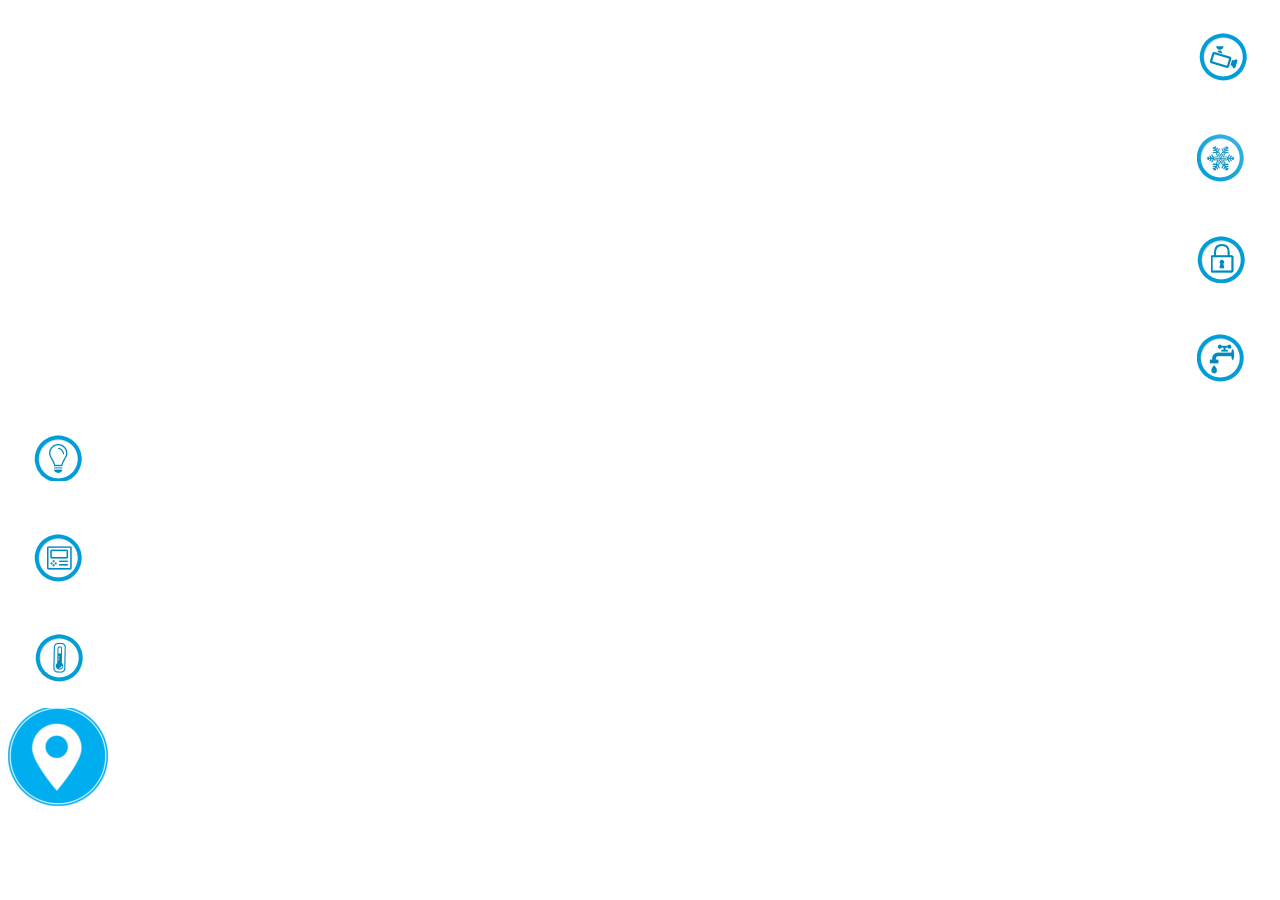
==== control.html @ 8cf05579 "Etapa inicial" ====
<html lang = "esp">
    <head>
        <meta charset = "UTF -8">
        <title>Home Control</title>
    </head>
    <header>
        <div align="right">
            <a href="camara.html">
                <img src="IconoCamara.png" width="100" height="100"></img>
            </a><br>
            <a href="aire.html">
                <img src="IconoAire.png" width="100" height="100"></img>
            </a><br>
            <a href="alarma.html">
                <img src="IconoCandado.png" width="100" height="100"></img>
            </a><br>
            <a href="riego.html">
                <img src="IconoCanilla.png" width="100" height="100"></img>
            </a>

            
        </div>
         <div align="lefth">
            <a href="luz.html">
                <img src="IconoLuz.png" width="100" height="100"></img>
            </a><br>
            <a href="tv.html">
                <img src="IconoTele.png" width="100" height="100"></img>
            </a><br>
            <a href="temp.html">
                <img src="IconoTemp.png" width="100" height="100"></img>
            </a><br>
            <a href="ubicacion.html">
                <img src="IconoUbic.png" width="100" height="100"></img>
            </a>

            
        </div>    
    </header>
    <body>

    </body>

</html>
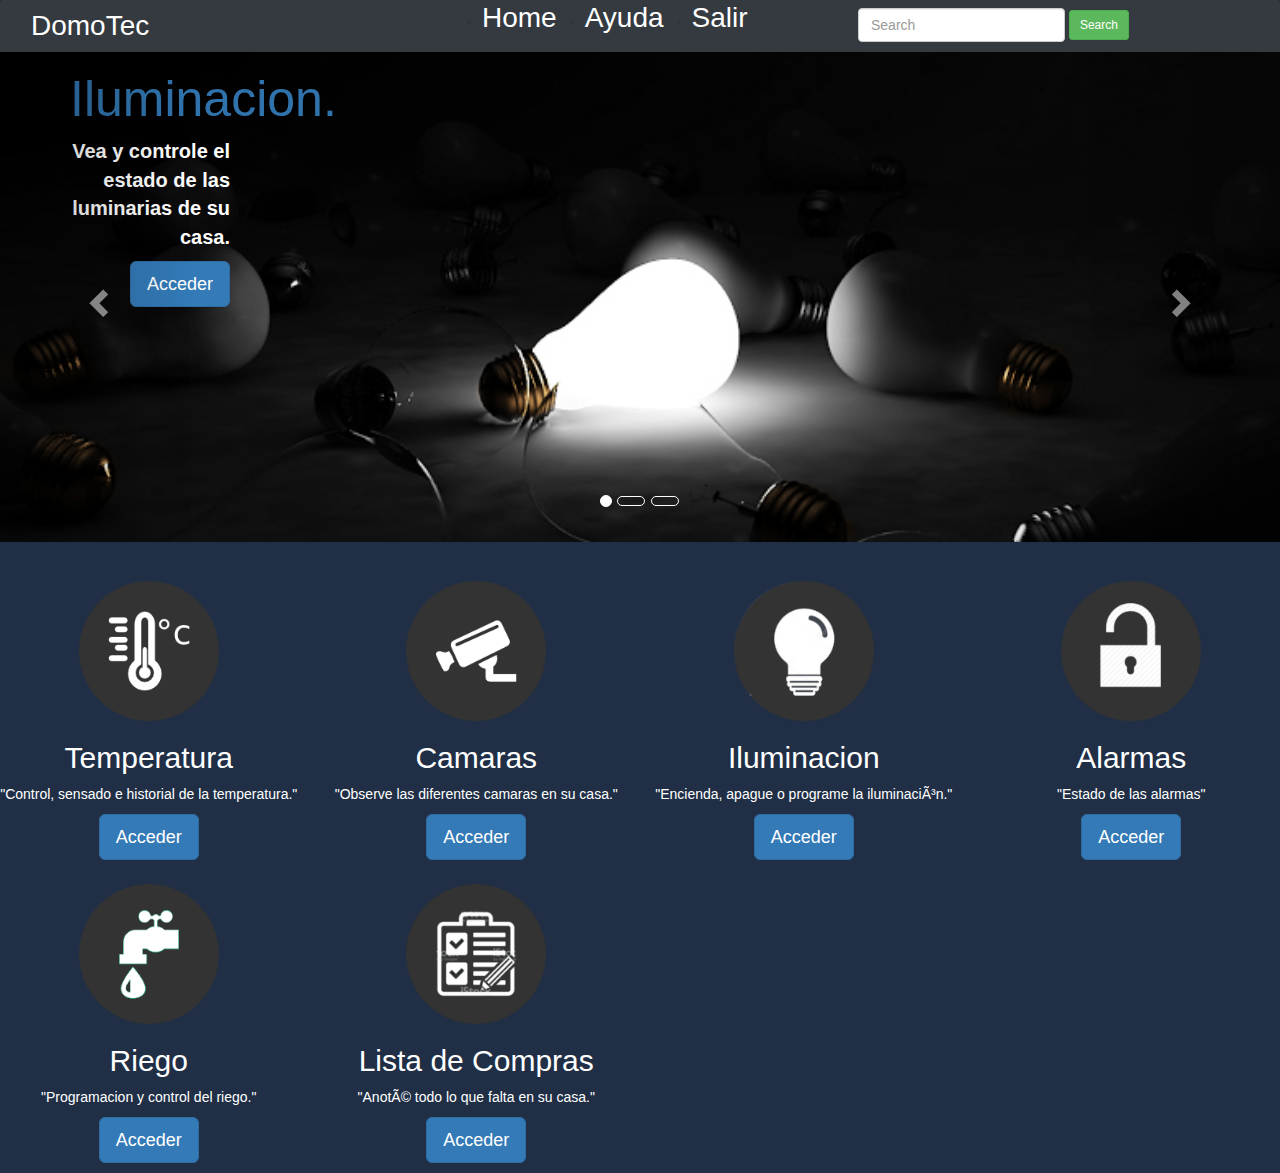
==== commit 2f7ca3d0: "bootstrap" ====
--- a/control.html
+++ b/control.html
@@ -2,43 +2,177 @@
     <head>
         <meta charset = "UTF -8">
         <title>Home Control</title>
+        <link rel="stylesheet" href="https://maxcdn.bootstrapcdn.com/bootstrap/3.3.7/css/bootstrap.min.css">
+    
+        <!-- Minified JS library -->
+        <script src="https://ajax.googleapis.com/ajax/libs/jquery/3.2.1/jquery.min.js"></script>
+        <!-- Compiled and minified Bootstrap JavaScript -->
+        <script src="https://maxcdn.bootstrapcdn.com/bootstrap/3.3.7/js/bootstrap.min.js" ></script>
+        <link rel="stylesheet" type="text/css" href="Estilo_Control.css"/>
+        
+ 
+
     </head>
-    <header>
-        <div align="right">
-            <a href="camara.html">
-                <img src="IconoCamara.png" width="100" height="100"></img>
-            </a><br>
-            <a href="aire.html">
-                <img src="IconoAire.png" width="100" height="100"></img>
-            </a><br>
-            <a href="alarma.html">
-                <img src="IconoCandado.png" width="100" height="100"></img>
-            </a><br>
-            <a href="riego.html">
-                <img src="IconoCanilla.png" width="100" height="100"></img>
-            </a>
+    
+    <body>
+          
+            <nav class="navbar navbar-expand-md navbar-dark fixed-top bg-dark navegador">
+                <div class="col-sm-4">
+                <a class="navbar-brand label_nav" href="#">DomoTec</a>
+                </div>
+                <div class="collapse navbar-collapse contenido" id="navbarCollapse">
+                    <div class="col-sm-4">
+                    <ul class="navbar-nav mr-auto lista">
+                        <li class="nav-item active">
+                        <a class="nav-link label_nav" href="control.html">Home <span class="sr-only">(current)</span></a>
+                        </li>
+                        <li class="nav-item">
+                            <a class="nav-link label_nav" href="#">Ayuda</a>
+                        </li>
+                        <li class="nav-item">
+                            <a class="nav-link disabled label_nav" href="index.html">Salir</a>
+                        </li>
+                    </ul>
+                    </div>
+                    <div class="col-sm-4">
+                        <form class="form-inline mt-2 mt-md-0">
+                            <input class="form-control mr-sm-2" type="text" placeholder="Search" aria-label="Search">
+                            <input type="submit" value="Search" class="btn btn-success btn-sm" />
+                        </form>
+                    </div>
+                </div>
+               </nav>
 
+            <div id="micarrusel" class="carousel slide" data-ride="carousel">
+                <ol class="carousel-indicators">
+                    <li data-target="#micarrusel" data-slide-to="0" class="active"></li>
+                    <li data-target="#micarrusel" data-slide-to="1"></li>
+                    <li data-target="#micarrusel" data-slide-to="2"></li>
+                </ol>
+                <div class="carousel-inner">
+                    <div class="item active item_1">
+                    <div class="container">
+                        <div class="caption d-none d-md-block text-left item_label">
+                           
+                            <h1>Iluminacion.</h1>
+                            <p>Vea y controle el estado de las luminarias de su casa.</p>
+                            <p><a class="btn btn-lg btn-primary" href="#" role="button">Acceder</a></p>
+                            
+                        </div>
+                    </div>
+                </div>
+                <div class="item item_2">
+                    <img class="d-block w-100" src=" ">
+                    <div class="container">
+                        <div class="caption d-none d-md-block text-left item_label">
+                            <h1>Ojo de halcón.</h1>
+                            <p class="descripcion_carrusel">Observe lo que ocurre en todas las habitaciones de su casa en cualquier momento y desde cualquier parte del mundo</p>
+                            <p><a class="btn btn-lg btn-primary" href="#" role="button">Acceder</a></p>
+                        </div>    
+                    </div>
+          </div>
+                
+                <div class="item item_3">
+                    <img class="d-block w-100" src=" ">
+                    <div class="container">
+                        <div class="caption d-none d-md-block text-left item_label">
+                            <h1>Control de Riego.</h1>
+                            <p>Encienda y programe el riego de su jardin.</p>
+                            <p><a class="btn btn-lg btn-primary" href="#" role="button">Acceder</a></p>
+                    </div>
+                </div>
+            </div>
             
+                <a class="left carousel-control" href="#micarrusel" data-slide="prev">
+                    <span class="glyphicon glyphicon-chevron-left"></span>
+                    <span class="sr-only">Previous</span>
+                </a>
+                
+                    <a class="right carousel-control" href="#micarrusel" data-slide="next">
+                    <span class="glyphicon glyphicon-chevron-right"></span>
+                    <span class="sr-only">Next</span>
+                    </a>
+               
+    
+            </div>
+    </div>  
+     <div class="informacion">  
+    <div class="row">
+        <div class= "col-sm-3 col-md-3 col-lg-3 texto">
+            <img class="rounded-circle" src="temp.png" alt="Generic placeholder image" width="140" height="140">
+            <h2>Temperatura</h2>
+            <p>
+                "Control, sensado e historial de la temperatura."
+            </p>
+            <p>
+                <a class="btn btn-lg btn-primary" href="#" role="button">Acceder</a></p>
+            </p>    
+
         </div>
-         <div align="lefth">
-            <a href="luz.html">
-                <img src="IconoLuz.png" width="100" height="100"></img>
-            </a><br>
-            <a href="tv.html">
-                <img src="IconoTele.png" width="100" height="100"></img>
-            </a><br>
-            <a href="temp.html">
-                <img src="IconoTemp.png" width="100" height="100"></img>
-            </a><br>
-            <a href="ubicacion.html">
-                <img src="IconoUbic.png" width="100" height="100"></img>
-            </a>
+       
+        <div class= "col-sm-3 col-md-3 col-lg-3 texto">
+            <img class="rounded-circle" src="cam.png" alt="Generic placeholder image" width="140" height="140">
+            <h2>Camaras</h2>
+            <p>
+                "Observe las diferentes camaras en su casa."
+            </p>
+            <p>
+                <a class="btn btn-lg btn-primary" href="#" role="button">Acceder</a></p>
+            </p>    
 
-            
-        </div>    
-    </header>
-    <body>
+        </div>
+        <div class= "col-sm-3 col-md-3 col-lg-3 texto">
+            <img class="rounded-circle" src="ilum.png" alt="Generic placeholder image" width="140" height="140">
+            <h2>Iluminacion</h2>
+            <p>
+                "Encienda, apague o programe la iluminación."
+            </p>
+            <p>
+                <a class="btn btn-lg btn-primary" href="#" role="button">Acceder</a></p>
+            </p>    
 
-    </body>
+        </div>
+        <div class= "col-sm-3 col-md-3 col-lg-3 texto">
+            <img class="rounded-circle" src="alarm.png" alt="Generic placeholder image" width="140" height="140">
+            <h2>Alarmas</h2>
+            <p>
+                "Estado de las alarmas"
+            </p>
+            <p>
+                <a class="btn btn-lg btn-primary" href="#" role="button">Acceder</a></p>
+            </p>    
+
+        </div>
+        
+    </div>
+    <div class="row">
+        
+        <div class= "col-sm-3 col-md-3 col-lg-3 texto">
+            <img class="rounded-circle" src="can.png" alt="Generic placeholder image" width="140" height="140">
+            <h2>Riego</h2>
+            <p>
+                "Programacion y control del riego."
+            </p>
+            <p>
+                <a class="btn btn-lg btn-primary" href="#" role="button">Acceder</a></p>
+            </p>    
+
+        </div>
+        <div class= "col-sm-3 col-md-3 col-lg-3 texto">
+            <img class="rounded-circle" src="lista.png" alt="Generic placeholder image" width="140" height="140">
+            <h2 >Lista de Compras</h2>
+            <p>
+                "Anoté todo lo que falta en su casa."
+            </p>
+            <p>
+                <a class="btn btn-lg btn-primary" href="#" role="button">Acceder</a></p>
+            </p>    
+
+        </div>
+        
+        
+    </div>
+   </div>       
+ </body>
 
 </html>    --- a/Estilo_Control.css
+++ b/Estilo_Control.css
@@ -0,0 +1,93 @@
+ body{
+	 background: #202f46 fixed;
+	 background-size: cover;
+ }
+ #micarrusel{
+	 top: -25;
+	 
+ }
+ .carousel-indicators li{
+	 width: 2em;
+ }
+.item_1{
+	background: url(luz.png) fixed;
+	background-size:cover;
+}
+.item_2{
+	background: url(ojo.jpg) fixed;
+	background-size: cover;
+}
+
+
+.item_3{
+	background: url(lluvia.png) fixed;
+	background-size: cover;
+}
+.item .item_label{
+	
+	width: 8em;
+	text-align: right;
+	color: #ffffff;
+	font-size: 20;
+	font-weight: bold;
+}
+.item_label h1{
+	color: #3073ac;
+	font-size: 50;
+}
+.descripcion_carrusel{
+	
+	width: 8em;
+	text-align: right;
+	color: #ffffff;
+	font-size: 20;
+	font-weight: bold;	
+}
+.item {
+  height: 35em;
+  background-color: #777;
+}
+/*.carousel-caption {
+  z-index: 10;
+  bottom: 3rem;
+}*/
+
+.navegador{
+	background: #343a40 fixed;
+	background-size: cover;
+	font-color:white;
+}
+.lista{
+	font-color: white;
+	
+}
+.contenido{
+	margin-top:0.5em;
+}
+.nav-link{
+	font-color: white;
+	font-size: 1em;
+	
+}
+.label_nav{
+	font-size:2em;
+	font-family: -apple-system,BlinkMacSystemFont,"Segoe UI",Roboto,"Helvetica Neue",Arial,sans-serif;
+	color: white;
+	
+	margin-right: 1em;
+	
+}
+.row{
+	margin-top:1em;
+	position: center;
+	
+	
+}
+.texto{
+	text-align: center;
+	color:white;
+}
+.contendio.h2{
+	font-size: 2em; 
+	color: white;
+}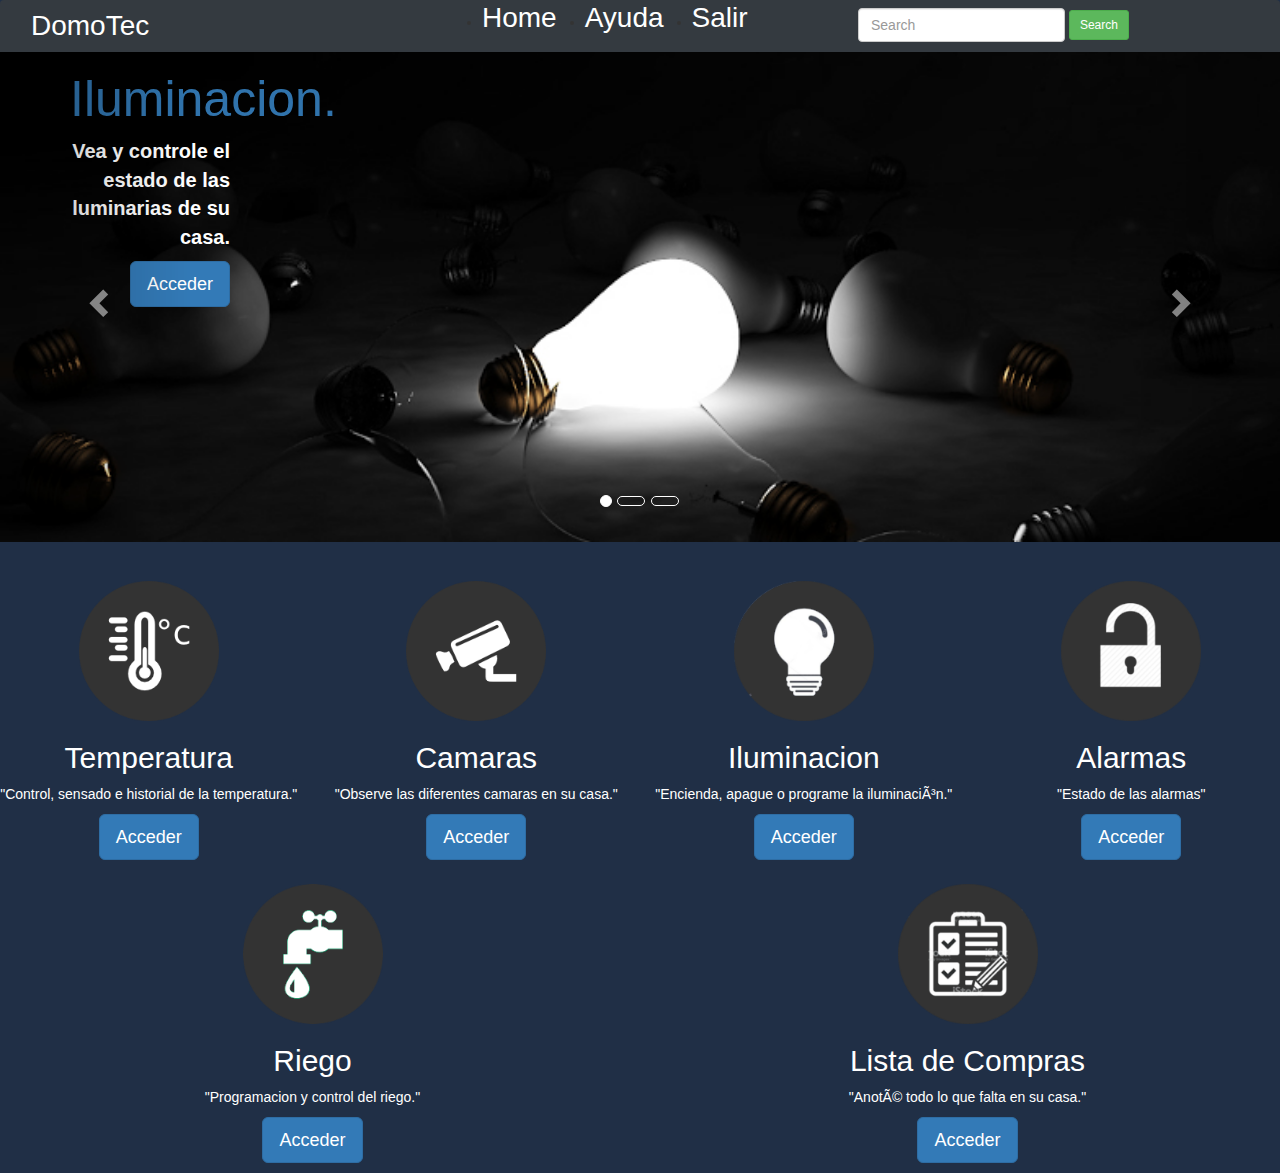
==== commit 7c4d31d5: "no message" ====
--- a/control.html
+++ b/control.html
@@ -147,7 +147,7 @@
     </div>
     <div class="row">
         
-        <div class= "col-sm-3 col-md-3 col-lg-3 texto">
+        <div class= "col-sm-6 col-md-6 col-lg-6 texto">
             <img class="rounded-circle" src="can.png" alt="Generic placeholder image" width="140" height="140">
             <h2>Riego</h2>
             <p>
@@ -158,7 +158,7 @@
             </p>    
 
         </div>
-        <div class= "col-sm-3 col-md-3 col-lg-3 texto">
+        <div class= "col-sm-6 col-md-6 col-lg-6 texto">
             <img class="rounded-circle" src="lista.png" alt="Generic placeholder image" width="140" height="140">
             <h2 >Lista de Compras</h2>
             <p>
